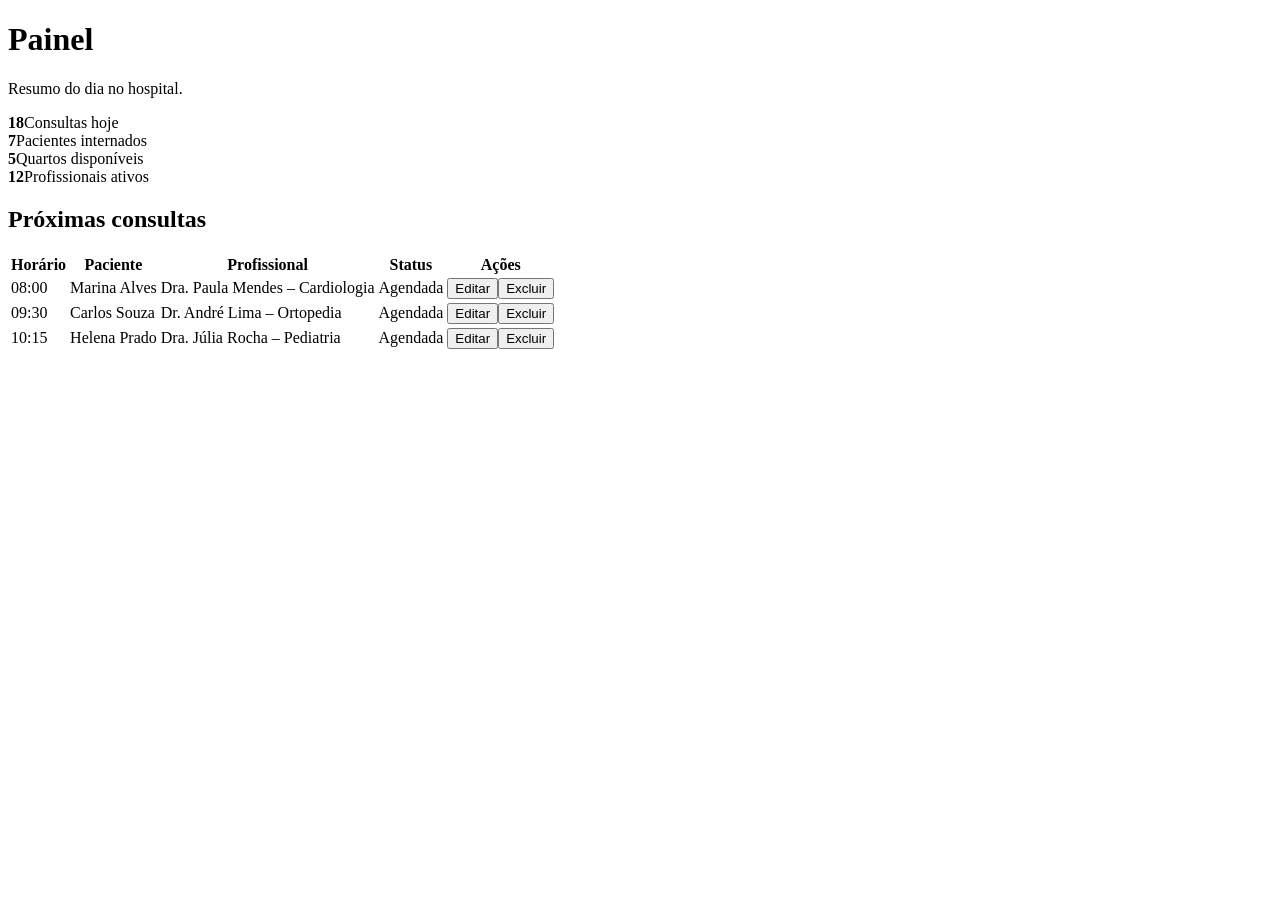
==== public/index.html @ c77b39b4 "feat: Adição para o index.html básico" ====
<!doctype html>
<html lang="pt-BR">
  <head>
    <meta charset="UTF-8" />
    <meta name="viewport" content="width=device-width, initial-scale=1" />
    <title>Painel – Sistema Hospitalar</title>
    <link rel="stylesheet" href="css/style.css" />
  </head>
  <body data-page="index">
    <aside id="menu"></aside>
    <main>
      <header>
        <h1>Painel</h1>
        <p>Resumo do dia no hospital.</p>
      </header>
      <div class="stats">
        <div class="card st"><b>18</b><span>Consultas hoje</span></div>
        <div class="card st"><b>7</b><span>Pacientes internados</span></div>
        <div class="card st"><b>5</b><span>Quartos disponíveis</span></div>
        <div class="card st"><b>12</b><span>Profissionais ativos</span></div>
      </div>
      <h2 class="sec">Próximas consultas</h2>
      <div class="card tw">
        <table>
          <thead>
            <tr>
              <th>Horário</th>
              <th>Paciente</th>
              <th>Profissional</th>
              <th>Status</th>
              <th class="r">Ações</th>
            </tr>
          </thead>
          <tbody>
            <tr>
              <td>08:00</td>
              <td>Marina Alves</td>
              <td>Dra. Paula Mendes – Cardiologia</td>
              <td><span class="tag warn">Agendada</span></td>
              <td class="r">
                <button class="lnk">Editar</button
                ><button class="lnk dg">Excluir</button>
              </td>
            </tr>
            <tr>
              <td>09:30</td>
              <td>Carlos Souza</td>
              <td>Dr. André Lima – Ortopedia</td>
              <td><span class="tag warn">Agendada</span></td>
              <td class="r">
                <button class="lnk">Editar</button
                ><button class="lnk dg">Excluir</button>
              </td>
            </tr>
            <tr>
              <td>10:15</td>
              <td>Helena Prado</td>
              <td>Dra. Júlia Rocha – Pediatria</td>
              <td><span class="tag warn">Agendada</span></td>
              <td class="r">
                <button class="lnk">Editar</button
                ><button class="lnk dg">Excluir</button>
              </td>
            </tr>
          </tbody>
        </table>
      </div>
    </main>
    <script src="js/script.js"></script>
  </body>
</html>
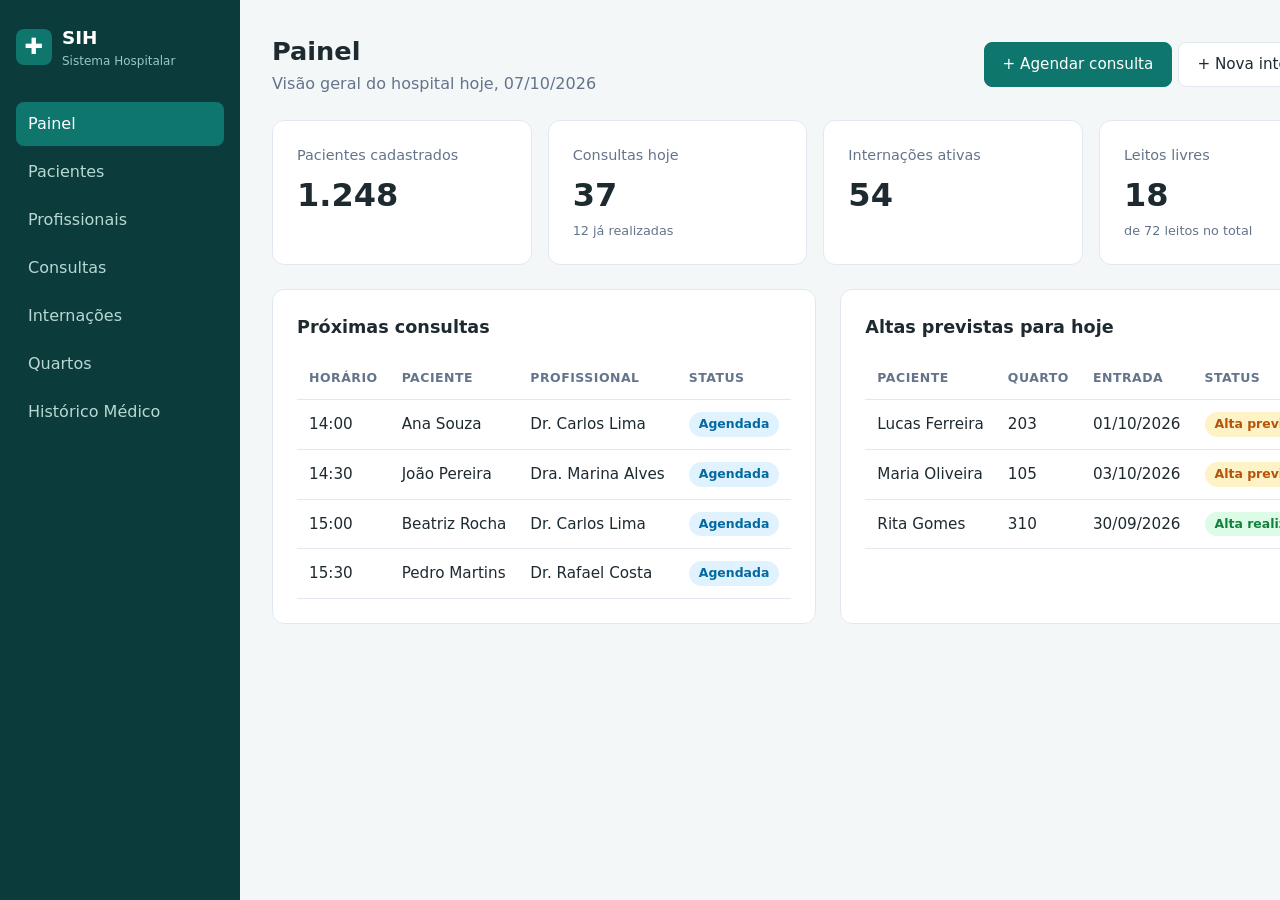
==== commit 807a5f5b: "feat: new html files" ====
--- a/public/index.html
+++ b/public/index.html
@@ -1,71 +1,92 @@
-<!doctype html>
+<!DOCTYPE html>
 <html lang="pt-BR">
-  <head>
-    <meta charset="UTF-8" />
-    <meta name="viewport" content="width=device-width, initial-scale=1" />
-    <title>Painel – Sistema Hospitalar</title>
-    <link rel="stylesheet" href="css/style.css" />
-  </head>
-  <body data-page="index">
-    <aside id="menu"></aside>
-    <main>
-      <header>
+<head>
+  <meta charset="UTF-8">
+  <meta name="viewport" content="width=device-width, initial-scale=1.0">
+  <title>Painel - Sistema Hospitalar</title>
+  <link rel="stylesheet" href="css/style.css">
+</head>
+<body>
+  <aside class="sidebar">
+    <div class="brand"><span class="logo">✚</span><div>SIH<small>Sistema Hospitalar</small></div></div>
+    <nav>
+      <a href="index.html" class="active">Painel</a>
+      <a href="pacientes.html">Pacientes</a>
+      <a href="profissionais.html">Profissionais</a>
+      <a href="consultas.html">Consultas</a>
+      <a href="internacoes.html">Internações</a>
+      <a href="quartos.html">Quartos</a>
+      <a href="historico.html">Histórico Médico</a>
+    </nav>
+  </aside>
+
+  <main>
+    <div class="page-header">
+      <div>
         <h1>Painel</h1>
-        <p>Resumo do dia no hospital.</p>
-      </header>
-      <div class="stats">
-        <div class="card st"><b>18</b><span>Consultas hoje</span></div>
-        <div class="card st"><b>7</b><span>Pacientes internados</span></div>
-        <div class="card st"><b>5</b><span>Quartos disponíveis</span></div>
-        <div class="card st"><b>12</b><span>Profissionais ativos</span></div>
+        <p class="subtitle">Visão geral do hospital hoje, 07/10/2026</p>
       </div>
-      <h2 class="sec">Próximas consultas</h2>
-      <div class="card tw">
-        <table>
-          <thead>
-            <tr>
-              <th>Horário</th>
-              <th>Paciente</th>
-              <th>Profissional</th>
-              <th>Status</th>
-              <th class="r">Ações</th>
-            </tr>
-          </thead>
-          <tbody>
-            <tr>
-              <td>08:00</td>
-              <td>Marina Alves</td>
-              <td>Dra. Paula Mendes – Cardiologia</td>
-              <td><span class="tag warn">Agendada</span></td>
-              <td class="r">
-                <button class="lnk">Editar</button
-                ><button class="lnk dg">Excluir</button>
-              </td>
-            </tr>
-            <tr>
-              <td>09:30</td>
-              <td>Carlos Souza</td>
-              <td>Dr. André Lima – Ortopedia</td>
-              <td><span class="tag warn">Agendada</span></td>
-              <td class="r">
-                <button class="lnk">Editar</button
-                ><button class="lnk dg">Excluir</button>
-              </td>
-            </tr>
-            <tr>
-              <td>10:15</td>
-              <td>Helena Prado</td>
-              <td>Dra. Júlia Rocha – Pediatria</td>
-              <td><span class="tag warn">Agendada</span></td>
-              <td class="r">
-                <button class="lnk">Editar</button
-                ><button class="lnk dg">Excluir</button>
-              </td>
-            </tr>
-          </tbody>
-        </table>
+      <div class="actions">
+        <a href="consulta-form.html" class="btn btn-primary">+ Agendar consulta</a>
+        <a href="internacao-form.html" class="btn">+ Nova internação</a>
       </div>
-    </main>
-    <script src="js/script.js"></script>
-  </body>
+    </div>
+
+    <section class="stats">
+      <div class="card stat">
+        <div class="label">Pacientes cadastrados</div>
+        <div class="value">1.248</div>
+      </div>
+      <div class="card stat">
+        <div class="label">Consultas hoje</div>
+        <div class="value">37</div>
+        <div class="hint">12 já realizadas</div>
+      </div>
+      <div class="card stat">
+        <div class="label">Internações ativas</div>
+        <div class="value">54</div>
+      </div>
+      <div class="card stat">
+        <div class="label">Leitos livres</div>
+        <div class="value">18</div>
+        <div class="hint">de 72 leitos no total</div>
+      </div>
+    </section>
+
+    <div class="grid-2">
+      <section class="card">
+        <h2 class="section-title">Próximas consultas</h2>
+        <div class="table-wrap">
+          <table>
+            <thead>
+              <tr><th>Horário</th><th>Paciente</th><th>Profissional</th><th>Status</th></tr>
+            </thead>
+            <tbody>
+              <tr><td>14:00</td><td>Ana Souza</td><td>Dr. Carlos Lima</td><td><span class="badge badge-info">Agendada</span></td></tr>
+              <tr><td>14:30</td><td>João Pereira</td><td>Dra. Marina Alves</td><td><span class="badge badge-info">Agendada</span></td></tr>
+              <tr><td>15:00</td><td>Beatriz Rocha</td><td>Dr. Carlos Lima</td><td><span class="badge badge-info">Agendada</span></td></tr>
+              <tr><td>15:30</td><td>Pedro Martins</td><td>Dr. Rafael Costa</td><td><span class="badge badge-info">Agendada</span></td></tr>
+            </tbody>
+          </table>
+        </div>
+      </section>
+
+      <section class="card">
+        <h2 class="section-title">Altas previstas para hoje</h2>
+        <div class="table-wrap">
+          <table>
+            <thead>
+              <tr><th>Paciente</th><th>Quarto</th><th>Entrada</th><th>Status</th></tr>
+            </thead>
+            <tbody>
+              <tr><td>Lucas Ferreira</td><td>203</td><td>01/10/2026</td><td><span class="badge badge-warn">Alta prevista</span></td></tr>
+              <tr><td>Maria Oliveira</td><td>105</td><td>03/10/2026</td><td><span class="badge badge-warn">Alta prevista</span></td></tr>
+              <tr><td>Rita Gomes</td><td>310</td><td>30/09/2026</td><td><span class="badge badge-ok">Alta realizada</span></td></tr>
+            </tbody>
+          </table>
+        </div>
+      </section>
+    </div>
+  </main>
+</body>
 </html>
--- a/public/css/style.css
+++ b/public/css/style.css
@@ -0,0 +1,337 @@
+
+:root {
+  --bg: #f4f7f8;
+  --surface: #ffffff;
+  --text: #1d2a30;
+  --muted: #64748b;
+  --primary: #0f766e;
+  --primary-dark: #115e59;
+  --sidebar: #0b3b3a;
+  --border: #e2e8f0;
+  --ok: #15803d;
+  --warn: #b45309;
+  --danger: #b91c1c;
+  --info: #0369a1;
+}
+
+* { box-sizing: border-box; margin: 0; padding: 0; }
+
+body {
+  font-family: system-ui, "Segoe UI", Roboto, Arial, sans-serif;
+  background: var(--bg);
+  color: var(--text);
+  display: flex;
+  min-height: 100vh;
+  line-height: 1.5;
+}
+
+/* ===== Menu lateral ===== */
+.sidebar {
+  width: 240px;
+  background: var(--sidebar);
+  padding: 24px 16px;
+  flex-shrink: 0;
+}
+
+.brand {
+  display: flex;
+  align-items: center;
+  gap: 10px;
+  color: #fff;
+  font-weight: 700;
+  font-size: 1.15rem;
+  margin-bottom: 32px;
+}
+
+.brand small {
+  display: block;
+  font-weight: 400;
+  font-size: 0.75rem;
+  color: #9cc7c2;
+}
+
+.logo {
+  width: 36px;
+  height: 36px;
+  border-radius: 8px;
+  background: var(--primary);
+  display: grid;
+  place-items: center;
+  font-size: 1.4rem;
+}
+
+.sidebar nav a {
+  display: block;
+  padding: 10px 12px;
+  margin-bottom: 4px;
+  border-radius: 8px;
+  color: #b8d8d4;
+  text-decoration: none;
+}
+
+.sidebar nav a:hover { background: rgba(255, 255, 255, 0.08); color: #fff; }
+.sidebar nav a.active { background: var(--primary); color: #fff; }
+
+
+main {
+  flex: 1;
+  padding: 32px;
+  max-width: 1200px;
+}
+
+.page-header {
+  display: flex;
+  justify-content: space-between;
+  align-items: center;
+  gap: 16px;
+  flex-wrap: wrap;
+  margin-bottom: 24px;
+}
+
+h1 { font-size: 1.6rem; }
+.subtitle { color: var(--muted); margin-top: 2px; }
+.breadcrumb { color: var(--muted); font-size: 0.85rem; margin-bottom: 4px; }
+.breadcrumb a { color: var(--primary); text-decoration: none; }
+
+.card {
+  background: var(--surface);
+  border: 1px solid var(--border);
+  border-radius: 12px;
+  padding: 24px;
+  margin-bottom: 24px;
+}
+
+.section-title { font-size: 1.1rem; margin-bottom: 16px; }
+
+
+.btn {
+  display: inline-block;
+  padding: 10px 18px;
+  border-radius: 8px;
+  border: 1px solid var(--border);
+  background: var(--surface);
+  color: var(--text);
+  font: inherit;
+  font-size: 0.95rem;
+  text-decoration: none;
+  cursor: pointer;
+}
+
+.btn:hover { background: #f1f5f9; }
+.btn-primary { background: var(--primary); border-color: var(--primary); color: #fff; }
+.btn-primary:hover { background: var(--primary-dark); }
+.btn-sm { padding: 5px 10px; font-size: 0.85rem; }
+.btn-danger { color: var(--danger); }
+
+
+.toolbar {
+  display: flex;
+  gap: 12px;
+  flex-wrap: wrap;
+  margin-bottom: 16px;
+}
+
+.toolbar input { flex: 1; min-width: 220px; }
+
+
+.table-wrap { overflow-x: auto; }
+
+table { width: 100%; border-collapse: collapse; }
+
+th, td {
+  text-align: left;
+  padding: 12px;
+  border-bottom: 1px solid var(--border);
+  font-size: 0.95rem;
+  white-space: nowrap;
+}
+
+th {
+  color: var(--muted);
+  font-size: 0.78rem;
+  font-weight: 600;
+  text-transform: uppercase;
+  letter-spacing: 0.04em;
+}
+
+tbody tr:hover { background: #f8fafc; }
+.actions { display: flex; gap: 6px; }
+
+.pagination {
+  display: flex;
+  justify-content: space-between;
+  align-items: center;
+  margin-top: 16px;
+  color: var(--muted);
+  font-size: 0.9rem;
+}
+
+
+.badge {
+  display: inline-block;
+  padding: 3px 10px;
+  border-radius: 999px;
+  font-size: 0.78rem;
+  font-weight: 600;
+}
+
+.badge-ok { background: #dcfce7; color: var(--ok); }
+.badge-warn { background: #fef3c7; color: var(--warn); }
+.badge-danger { background: #fee2e2; color: var(--danger); }
+.badge-info { background: #e0f2fe; color: var(--info); }
+.badge-muted { background: #f1f5f9; color: var(--muted); }
+
+/* ===== Painel ===== */
+.stats {
+  display: grid;
+  grid-template-columns: repeat(auto-fit, minmax(200px, 1fr));
+  gap: 16px;
+  margin-bottom: 24px;
+}
+
+.stat { margin-bottom: 0; }
+.stat .label { color: var(--muted); font-size: 0.9rem; }
+.stat .value { font-size: 2rem; font-weight: 700; margin-top: 4px; }
+.stat .hint { margin-top: 2px; }
+
+.grid-2 {
+  display: grid;
+  grid-template-columns: 1fr 1fr;
+  gap: 24px;
+}
+
+
+.form-grid {
+  display: grid;
+  grid-template-columns: repeat(2, 1fr);
+  gap: 18px;
+}
+
+.field { display: flex; flex-direction: column; gap: 6px; }
+.field.full { grid-column: 1 / -1; }
+
+label { font-size: 0.9rem; font-weight: 600; }
+.required { color: var(--danger); }
+
+input, select, textarea {
+  padding: 10px 12px;
+  border: 1px solid var(--border);
+  border-radius: 8px;
+  font: inherit;
+  background: #fff;
+  color: var(--text);
+}
+
+input:focus, select:focus, textarea:focus {
+  outline: 2px solid #99d5cf;
+  border-color: var(--primary);
+}
+
+textarea { min-height: 110px; resize: vertical; }
+
+.hint { font-size: 0.8rem; color: var(--muted); }
+
+.form-actions {
+  display: flex;
+  justify-content: flex-end;
+  gap: 12px;
+  margin-top: 24px;
+}
+
+.alert {
+  padding: 12px 16px;
+  border-radius: 8px;
+  font-size: 0.9rem;
+  margin-bottom: 18px;
+}
+
+.alert-info { background: #e0f2fe; color: var(--info); }
+.alert-warn { background: #fef3c7; color: var(--warn); }
+
+
+.rooms {
+  display: grid;
+  grid-template-columns: repeat(auto-fill, minmax(210px, 1fr));
+  gap: 16px;
+}
+
+.room {
+  border: 1px solid var(--border);
+  border-radius: 12px;
+  padding: 18px;
+  background: var(--surface);
+}
+
+.room-header {
+  display: flex;
+  justify-content: space-between;
+  align-items: center;
+  margin-bottom: 8px;
+}
+
+.room-number { font-size: 1.3rem; font-weight: 700; }
+
+.bar {
+  height: 8px;
+  background: #e2e8f0;
+  border-radius: 999px;
+  margin: 10px 0 6px;
+  overflow: hidden;
+}
+
+.bar span { display: block; height: 100%; background: var(--primary); }
+.bar span.full { background: var(--danger); }
+
+
+.patient-info {
+  display: grid;
+  grid-template-columns: repeat(auto-fit, minmax(180px, 1fr));
+  gap: 16px;
+}
+
+.patient-info dt { color: var(--muted); font-size: 0.8rem; }
+.patient-info dd { font-weight: 600; }
+
+.tabs { display: flex; gap: 8px; margin-bottom: 20px; flex-wrap: wrap; }
+
+.tab {
+  padding: 8px 14px;
+  border-radius: 999px;
+  border: 1px solid var(--border);
+  background: var(--surface);
+  font-size: 0.9rem;
+  color: var(--text);
+}
+
+.tab.active { background: var(--primary); border-color: var(--primary); color: #fff; }
+
+.timeline { list-style: none; border-left: 2px solid var(--border); margin-left: 8px; }
+
+.timeline li { position: relative; padding: 0 0 24px 24px; }
+
+.timeline li::before {
+  content: "";
+  position: absolute;
+  left: -7px;
+  top: 6px;
+  width: 12px;
+  height: 12px;
+  border-radius: 50%;
+  background: var(--primary);
+}
+
+.timeline li.internacao::before { background: var(--warn); }
+
+.timeline .date { font-size: 0.85rem; color: var(--muted); }
+.timeline h3 { font-size: 1rem; margin: 2px 0 4px; }
+.timeline p { font-size: 0.92rem; }
+
+@media (max-width: 860px) {
+  body { flex-direction: column; }
+  .sidebar { width: 100%; padding: 16px; }
+  .brand { margin-bottom: 12px; }
+  .sidebar nav { display: flex; flex-wrap: wrap; gap: 4px; }
+  .sidebar nav a { margin: 0; }
+  main { padding: 16px; }
+  .form-grid, .grid-2 { grid-template-columns: 1fr; }
+}
